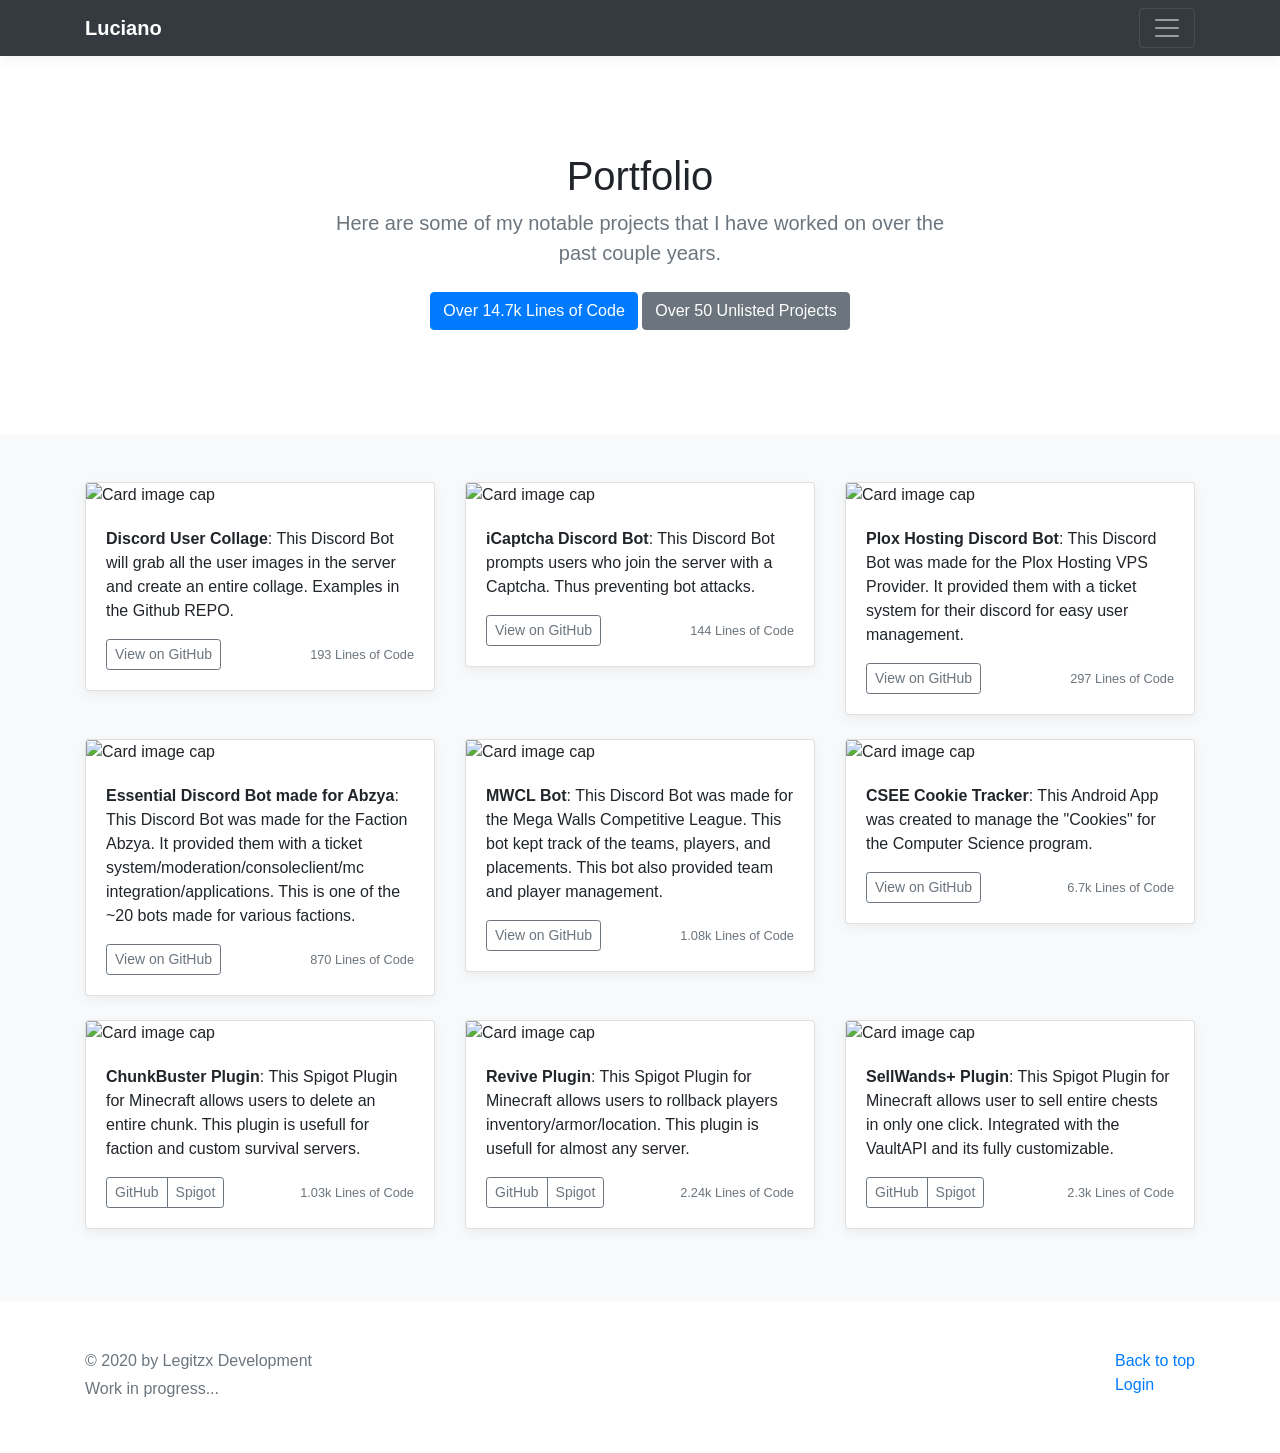
==== index.html @ ad30e3ae "Fixed total lines of code" ====
<!doctype html>
<html lang="en">
  <head>
    <!-- Required meta tags -->
    <meta charset="utf-8">
    <meta name="viewport" content="width=device-width, initial-scale=1, shrink-to-fit=no">

    <!-- Bootstrap CSS -->
    <link rel="stylesheet" href="https://stackpath.bootstrapcdn.com/bootstrap/4.4.1/css/bootstrap.min.css" integrity="sha384-Vkoo8x4CGsO3+Hhxv8T/Q5PaXtkKtu6ug5TOeNV6gBiFeWPGFN9MuhOf23Q9Ifjh" crossorigin="anonymous">
    <link rel="stylesheet" href="css/styles.css"/>
    <title>Luciano Kholos</title>
  </head>
  <body>
    <header>
      <div class="collapse bg-dark" id="navbarHeader">
        <div class="container">
          <div class="row">
            <div class="col-sm-8 col-md-7 py-4">
              <h4 class="text-white">About</h4>
              <p class="text-muted">Hi, my name is Luciano and I am an experienced Computer Science major. I’m looking for a position that will allow me to pursue my love for programming.  Over the past six years, I’ve been strengthening these skills through various projects, including school and personal projects.</p>
            </div>
            <div class="col-sm-4 offset-md-1 py-4">
              <h4 class="text-white">Contact Information</h4>
              <ul class="list-unstyled">
                <li><a href="#" class="text-white">Email me @ Luciano.kho18@gmail.com</a></li>
              </ul>
            </div>
          </div>
        </div>
      </div>
      <div class="navbar navbar-dark bg-dark box-shadow">
        <div class="container d-flex justify-content-between">
          <a href="#" class="navbar-brand d-flex align-items-center">
            <strong>Luciano</strong>
          </a>
          <button class="navbar-toggler" type="button" data-toggle="collapse" data-target="#navbarHeader" aria-controls="navbarHeader" aria-expanded="false" aria-label="Toggle navigation">
            <span class="navbar-toggler-icon"></span>
          </button>
        </div>
      </div>
    </header>

    <main role="main">

      <section class="jumbotron text-center">
        <div class="container">
          <h1 class="jumbotron-heading">Portfolio</h1>
          <p class="lead text-muted">Here are some of my notable projects that I have worked on over the past couple years.</p>
          <p>
            <a href="#" class="btn btn-primary my-2">Over 14.7k Lines of Code</a>
            <a href="#" class="btn btn-secondary my-2">Over 50 Unlisted Projects</a>
          </p>
        </div>
      </section>

      <div class="album py-5 bg-light">
        <div class="container">

          <div class="row">
            <div class="col-md-4">
              <div class="card mb-4 box-shadow">
                <img class="card-img-top" src="https://www.androidcentral.com/sites/androidcentral.com/files/styles/mediumplus/public/article_images/2019/11/discord-logo.jpg?itok=AtqGcjBb" alt="Card image cap">
                <div class="card-body">
                  <p class="card-text"><strong>Discord User Collage</strong>: This Discord Bot will grab all the user images in the server and create an entire collage. Examples in the Github REPO.</p>
                  <div class="d-flex justify-content-between align-items-center">
                    <div class="btn-group">
                      <button type="button" class="btn btn-sm btn-outline-secondary" onclick="window.location='https://github.com/Legitzx/DiscordUserCollage'">View on GitHub</button>
                    </div>
                    <small class="text-muted">193 Lines of Code</small>
                  </div>
                </div>
              </div>
            </div>

            <div class="col-md-4">
              <div class="card mb-4 box-shadow">
                <img class="card-img-top" src="https://www.androidcentral.com/sites/androidcentral.com/files/styles/mediumplus/public/article_images/2019/11/discord-logo.jpg?itok=AtqGcjBb" alt="Card image cap">
                <div class="card-body">
                  <p class="card-text"><strong>iCaptcha Discord Bot</strong>: This Discord Bot prompts users who join the server with a Captcha. Thus preventing bot attacks.</p>
                  <div class="d-flex justify-content-between align-items-center">
                    <div class="btn-group">
                      <button type="button" class="btn btn-sm btn-outline-secondary" onclick="window.location='https://github.com/Legitzx/iCAPTCHA'">View on GitHub</button>
                    </div>
                    <small class="text-muted">144 Lines of Code</small>
                  </div>
                </div>
              </div>
            </div>

            <div class="col-md-4">
              <div class="card mb-4 box-shadow">
                <img class="card-img-top" src="https://www.androidcentral.com/sites/androidcentral.com/files/styles/mediumplus/public/article_images/2019/11/discord-logo.jpg?itok=AtqGcjBb" alt="Card image cap">
                <div class="card-body">
                  <p class="card-text"><strong>Plox Hosting Discord Bot</strong>: This Discord Bot was made for the Plox Hosting VPS Provider. It provided them with a ticket system for their discord for easy user management.</p>
                  <div class="d-flex justify-content-between align-items-center">
                    <div class="btn-group">
                      <button type="button" class="btn btn-sm btn-outline-secondary" onclick="window.location='https://github.com/Legitzx/PloxHostDiscordBot'">View on GitHub</button>
                    </div>
                    <small class="text-muted">297 Lines of Code</small>
                  </div>
                </div>
              </div>
            </div>

            <div class="col-md-4">
              <div class="card mb-4 box-shadow">
                <img class="card-img-top" src="https://www.androidcentral.com/sites/androidcentral.com/files/styles/mediumplus/public/article_images/2019/11/discord-logo.jpg?itok=AtqGcjBb" alt="Card image cap">
                <div class="card-body">
                  <p class="card-text"><strong>Essential Discord Bot made for Abzya</strong>: This Discord Bot was made for the Faction Abzya. It provided them with a ticket system/moderation/consoleclient/mc integration/applications. This is one of the ~20 bots made for various factions.</p>
                  <div class="d-flex justify-content-between align-items-center">
                    <div class="btn-group">
                      <button type="button" class="btn btn-sm btn-outline-secondary" onclick="window.location='https://github.com/Legitzx/AbzyaBot'">View on GitHub</button>
                    </div>
                    <small class="text-muted">870 Lines of Code</small>
                  </div>
                </div>
              </div>
            </div>

            <div class="col-md-4">
              <div class="card mb-4 box-shadow">
                <img class="card-img-top" src="https://www.androidcentral.com/sites/androidcentral.com/files/styles/mediumplus/public/article_images/2019/11/discord-logo.jpg?itok=AtqGcjBb" alt="Card image cap">
                <div class="card-body">
                  <p class="card-text"><strong>MWCL Bot</strong>: This Discord Bot was made for the Mega Walls Competitive League. This bot kept track of the teams, players, and placements. This bot also provided team and player management.</p>
                  <div class="d-flex justify-content-between align-items-center">
                    <div class="btn-group">
                      <button type="button" class="btn btn-sm btn-outline-secondary" onclick="window.location='https://github.com/Legitzx/MWCLBot'">View on GitHub</button>
                    </div>
                    <small class="text-muted">1.08k Lines of Code</small>
                  </div>
                </div>
              </div>
            </div>


            <div class="col-md-4">
              <div class="card mb-4 box-shadow">
                <img class="card-img-top" src="https://static.techspot.com/images2/downloads/topdownload/2018/06/2018-06-12-ts3_thumbs-c90.png" alt="Card image cap">
                <div class="card-body">
                  <p class="card-text"><strong>CSEE Cookie Tracker</strong>: This Android App was created to manage the "Cookies" for the Computer Science program.</p>
                  <div class="d-flex justify-content-between align-items-center">
                    <div class="btn-group">
                      <button type="button" class="btn btn-sm btn-outline-secondary" onclick="window.location='https://github.com/Legitzx/CSEECookieTracker'">View on GitHub</button>
                    </div>
                    <small class="text-muted">6.7k Lines of Code</small>
                  </div>
                </div>
              </div>
            </div>

            <div class="col-md-4">
              <div class="card mb-4 box-shadow">
                <img class="card-img-top" src="https://stipe.com.au/assets/images/products/spigot.png" alt="Card image cap">
                <div class="card-body">
                  <p class="card-text"><strong>ChunkBuster Plugin</strong>: This Spigot Plugin for Minecraft allows users to delete an entire chunk. This plugin is usefull for faction and custom survival servers.</p>
                  <div class="d-flex justify-content-between align-items-center">
                    <div class="btn-group">
                      <button type="button" class="btn btn-sm btn-outline-secondary" onclick="window.location='https://github.com/Legitzx/ChunkBuster'">GitHub</button>
                      <button type="button" class="btn btn-sm btn-outline-secondary" onclick="window.location='https://www.spigotmc.org/resources/chunkbusters-ultra-efficient-no-lag.70317/'">Spigot</button>
                    </div>
                    <small class="text-muted">1.03k Lines of Code</small>
                  </div>
                </div>
              </div>
            </div>

            <div class="col-md-4">
              <div class="card mb-4 box-shadow">
                <img class="card-img-top" src="https://stipe.com.au/assets/images/products/spigot.png" alt="Card image cap">
                <div class="card-body">
                  <p class="card-text"><strong>Revive Plugin</strong>: This Spigot Plugin for Minecraft allows users to rollback players inventory/armor/location. This plugin is usefull for almost any server.</p>
                  <div class="d-flex justify-content-between align-items-center">
                    <div class="btn-group">
                      <button type="button" class="btn btn-sm btn-outline-secondary" onclick="window.location='https://github.com/Legitzx/RevivePlugin'">GitHub</button>
                      <button type="button" class="btn btn-sm btn-outline-secondary" onclick="window.location='https://www.spigotmc.org/resources/revive-1-8-1-14-4.70383/'">Spigot</button>
                    </div>
                    <small class="text-muted">2.24k Lines of Code</small>
                  </div>
                </div>
              </div>
            </div>

            <div class="col-md-4">
              <div class="card mb-4 box-shadow">
                <img class="card-img-top" src="https://stipe.com.au/assets/images/products/spigot.png" alt="Card image cap">
                <div class="card-body">
                  <p class="card-text"><strong>SellWands+ Plugin</strong>: This Spigot Plugin for Minecraft allows user to sell entire chests in only one click. Integrated with the VaultAPI and its fully customizable.</p>
                  <div class="d-flex justify-content-between align-items-center">
                    <div class="btn-group">
                      <button type="button" class="btn btn-sm btn-outline-secondary" onclick="window.location='https://github.com/Legitzx/SellWands-'">GitHub</button>
                      <button type="button" class="btn btn-sm btn-outline-secondary" onclick="window.location='https://www.spigotmc.org/resources/sellwands-1-8-1-14-4.70379/'">Spigot</button>
                    </div>
                    <small class="text-muted">2.3k Lines of Code</small>
                  </div>
                </div>
              </div>
            </div>

            <!--
            <div class="col-md-4">
              <div class="card mb-4 box-shadow">
                <img class="card-img-top" data-src="holder.js/100px225?theme=thumb&bg=55595c&fg=eceeef&text=Thumbnail" alt="Card image cap">
                <div class="card-body">
                  <p class="card-text">This is a wider card with supporting text below as a natural lead-in to additional content. This content is a little bit longer.</p>
                  <div class="d-flex justify-content-between align-items-center">
                    <div class="btn-group">
                      <button type="button" class="btn btn-sm btn-outline-secondary">View</button>
                      <button type="button" class="btn btn-sm btn-outline-secondary">Edit</button>
                    </div>
                    <small class="text-muted">9 mins</small>
                  </div>
                </div>
              </div>
            </div>
            -->
          </div>
        </div>
      </div>

    </main>

    <footer class="text-muted">
      <div class="container">
        <p class="float-right">
          <a href="#">Back to top</a>
          <br>
          <a href="login.html">Login</a>
        </p>
        <p> &copy; 2020 by Legitzx Development</p>
        <p>Work in progress...</p>
      </div>
    </footer>

    <!-- Optional JavaScript -->
    <!-- jQuery first, then Popper.js, then Bootstrap JS -->
    <script src="https://code.jquery.com/jquery-3.4.1.slim.min.js" integrity="sha384-J6qa4849blE2+poT4WnyKhv5vZF5SrPo0iEjwBvKU7imGFAV0wwj1yYfoRSJoZ+n" crossorigin="anonymous"></script>
    <script src="https://cdn.jsdelivr.net/npm/popper.js@1.16.0/dist/umd/popper.min.js" integrity="sha384-Q6E9RHvbIyZFJoft+2mJbHaEWldlvI9IOYy5n3zV9zzTtmI3UksdQRVvoxMfooAo" crossorigin="anonymous"></script>
    <script src="https://stackpath.bootstrapcdn.com/bootstrap/4.4.1/js/bootstrap.min.js" integrity="sha384-wfSDF2E50Y2D1uUdj0O3uMBJnjuUD4Ih7YwaYd1iqfktj0Uod8GCExl3Og8ifwB6" crossorigin="anonymous"></script>
    <script src="js/holder.js"></script>
    <script src="js/app.js"></script>
</html>



<!-- https://stackoverflow.com/questions/4822471/count-number-of-lines-in-a-git-repository -->
---- css/styles.css ----
:root {
    --jumbotron-padding-y: 3rem;
  }
  
  .jumbotron {
    padding-top: var(--jumbotron-padding-y);
    padding-bottom: var(--jumbotron-padding-y);
    margin-bottom: 0;
    background-color: #fff;
  }
  @media (min-width: 768px) {
    .jumbotron {
      padding-top: calc(var(--jumbotron-padding-y) * 2);
      padding-bottom: calc(var(--jumbotron-padding-y) * 2);
    }
  }
  
  .jumbotron p:last-child {
    margin-bottom: 0;
  }
  
  .jumbotron-heading {
    font-weight: 300;
  }
  
  .jumbotron .container {
    max-width: 40rem;
  }
  
  footer {
    padding-top: 3rem;
    padding-bottom: 3rem;
  }
  
  footer p {
    margin-bottom: .25rem;
  }
  
  .box-shadow { box-shadow: 0 .25rem .75rem rgba(0, 0, 0, .05); }
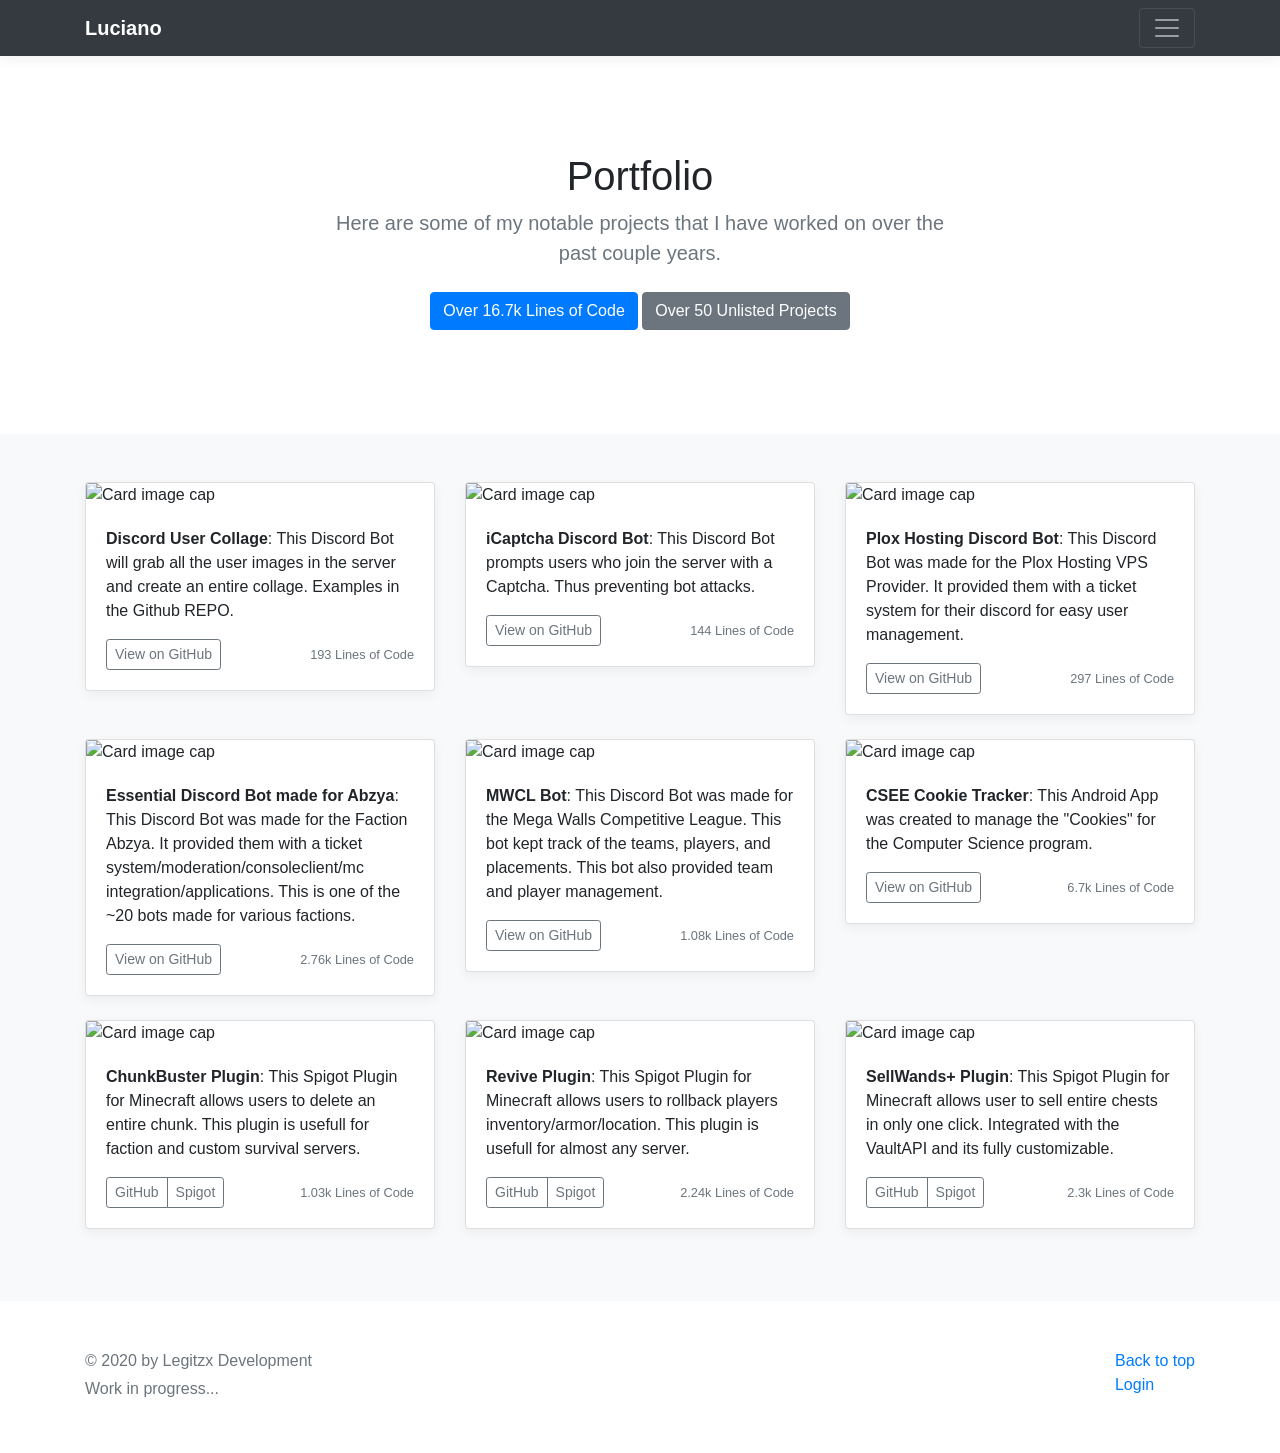
==== commit 17fd60b0: "Fixed line counts" ====
--- a/index.html
+++ b/index.html
@@ -47,7 +47,7 @@
           <h1 class="jumbotron-heading">Portfolio</h1>
           <p class="lead text-muted">Here are some of my notable projects that I have worked on over the past couple years.</p>
           <p>
-            <a href="#" class="btn btn-primary my-2">Over 14.7k Lines of Code</a>
+            <a href="#" class="btn btn-primary my-2">Over 16.7k Lines of Code</a>
             <a href="#" class="btn btn-secondary my-2">Over 50 Unlisted Projects</a>
           </p>
         </div>
@@ -111,7 +111,7 @@
                     <div class="btn-group">
                       <button type="button" class="btn btn-sm btn-outline-secondary" onclick="window.location='https://github.com/Legitzx/AbzyaBot'">View on GitHub</button>
                     </div>
-                    <small class="text-muted">870 Lines of Code</small>
+                    <small class="text-muted">2.76k Lines of Code</small>
                   </div>
                 </div>
               </div>
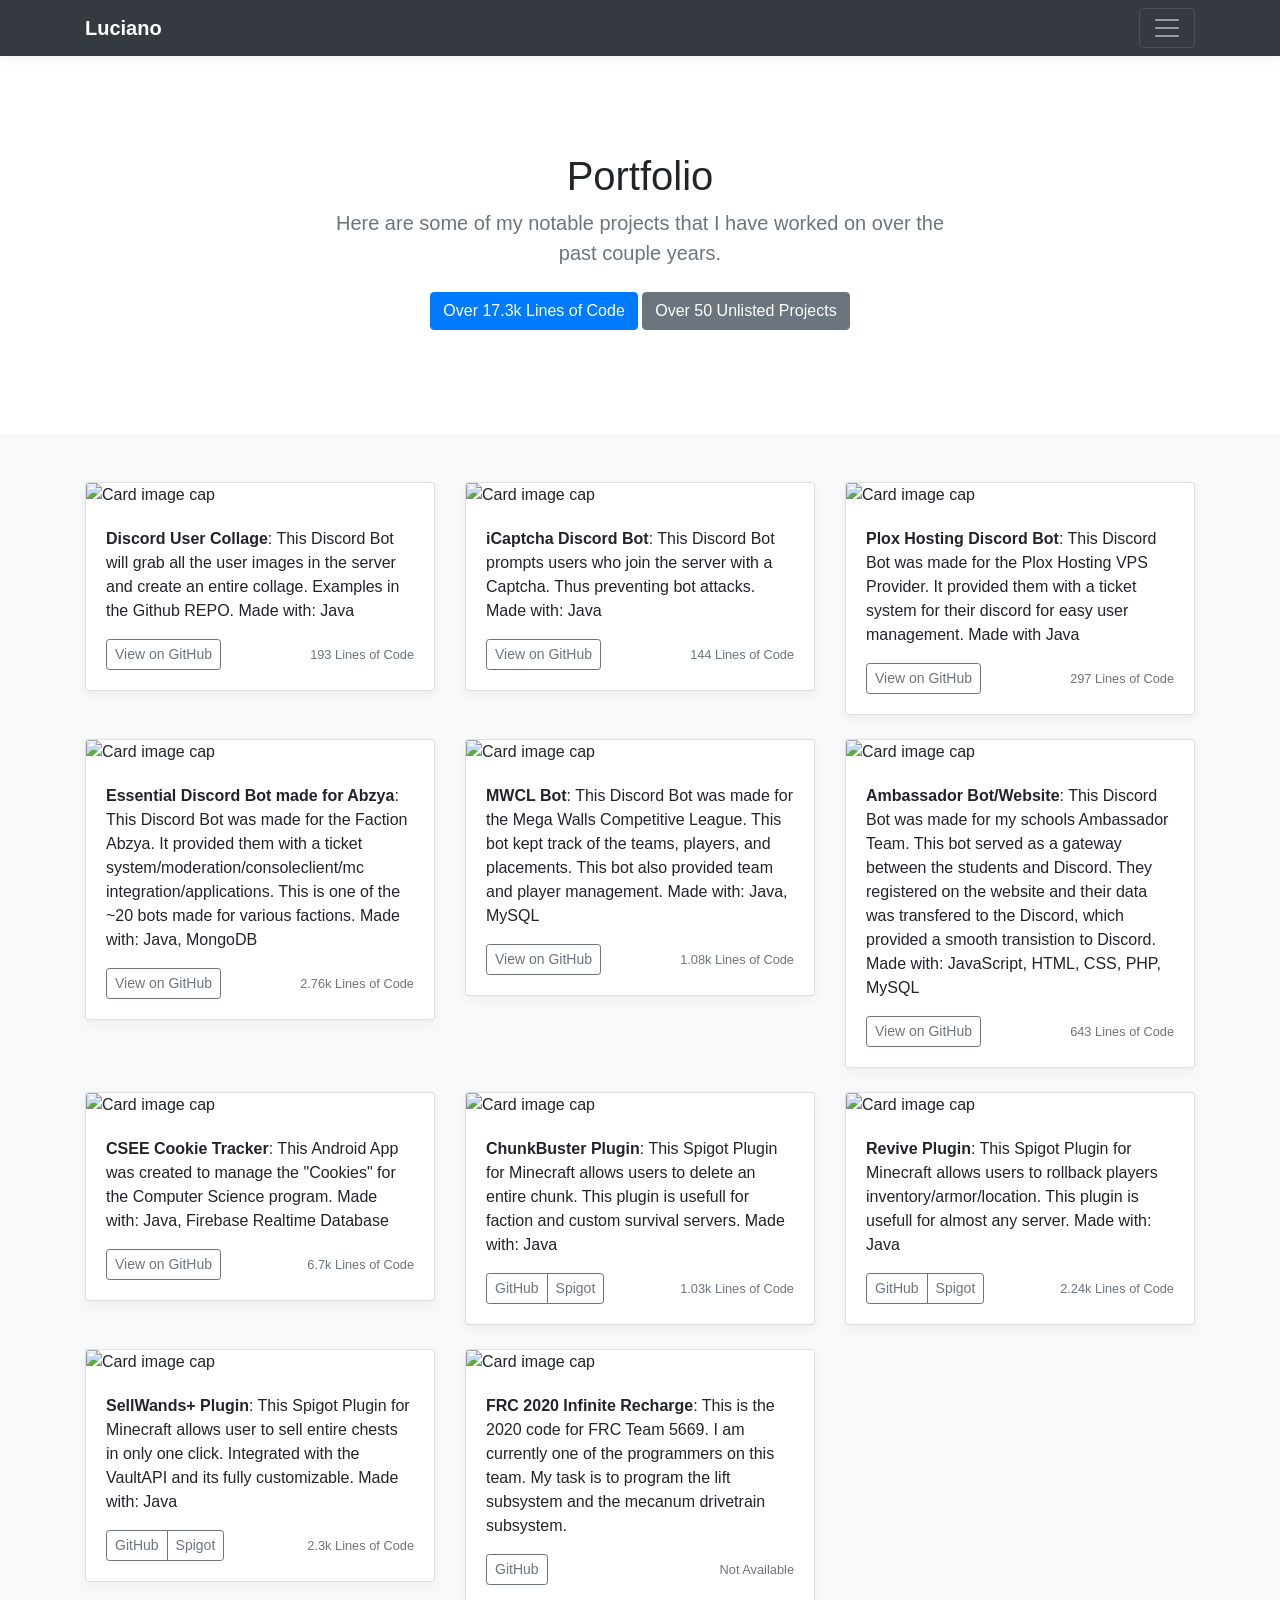
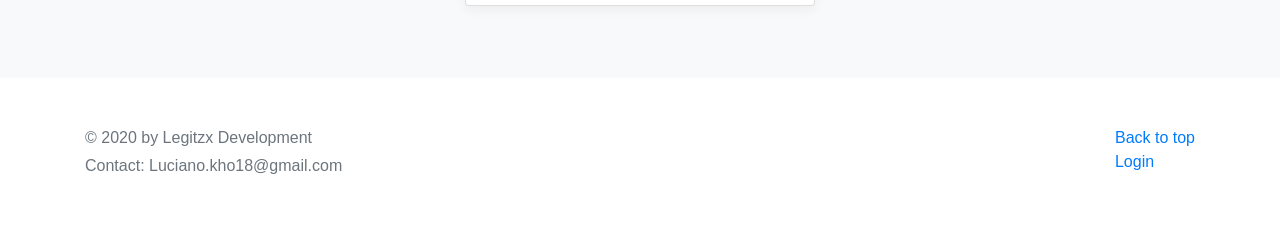
==== commit f9802653: "Added FRC 2020 REPO" ====
--- a/index.html
+++ b/index.html
@@ -47,7 +47,7 @@
           <h1 class="jumbotron-heading">Portfolio</h1>
           <p class="lead text-muted">Here are some of my notable projects that I have worked on over the past couple years.</p>
           <p>
-            <a href="#" class="btn btn-primary my-2">Over 16.7k Lines of Code</a>
+            <a href="#" class="btn btn-primary my-2">Over 17.3k Lines of Code</a>
             <a href="#" class="btn btn-secondary my-2">Over 50 Unlisted Projects</a>
           </p>
         </div>
@@ -61,7 +61,7 @@
               <div class="card mb-4 box-shadow">
                 <img class="card-img-top" src="https://www.androidcentral.com/sites/androidcentral.com/files/styles/mediumplus/public/article_images/2019/11/discord-logo.jpg?itok=AtqGcjBb" alt="Card image cap">
                 <div class="card-body">
-                  <p class="card-text"><strong>Discord User Collage</strong>: This Discord Bot will grab all the user images in the server and create an entire collage. Examples in the Github REPO.</p>
+                  <p class="card-text"><strong>Discord User Collage</strong>: This Discord Bot will grab all the user images in the server and create an entire collage. Examples in the Github REPO. Made with: Java</p>
                   <div class="d-flex justify-content-between align-items-center">
                     <div class="btn-group">
                       <button type="button" class="btn btn-sm btn-outline-secondary" onclick="window.location='https://github.com/Legitzx/DiscordUserCollage'">View on GitHub</button>
@@ -76,7 +76,7 @@
               <div class="card mb-4 box-shadow">
                 <img class="card-img-top" src="https://www.androidcentral.com/sites/androidcentral.com/files/styles/mediumplus/public/article_images/2019/11/discord-logo.jpg?itok=AtqGcjBb" alt="Card image cap">
                 <div class="card-body">
-                  <p class="card-text"><strong>iCaptcha Discord Bot</strong>: This Discord Bot prompts users who join the server with a Captcha. Thus preventing bot attacks.</p>
+                  <p class="card-text"><strong>iCaptcha Discord Bot</strong>: This Discord Bot prompts users who join the server with a Captcha. Thus preventing bot attacks. Made with: Java</p>
                   <div class="d-flex justify-content-between align-items-center">
                     <div class="btn-group">
                       <button type="button" class="btn btn-sm btn-outline-secondary" onclick="window.location='https://github.com/Legitzx/iCAPTCHA'">View on GitHub</button>
@@ -91,7 +91,7 @@
               <div class="card mb-4 box-shadow">
                 <img class="card-img-top" src="https://www.androidcentral.com/sites/androidcentral.com/files/styles/mediumplus/public/article_images/2019/11/discord-logo.jpg?itok=AtqGcjBb" alt="Card image cap">
                 <div class="card-body">
-                  <p class="card-text"><strong>Plox Hosting Discord Bot</strong>: This Discord Bot was made for the Plox Hosting VPS Provider. It provided them with a ticket system for their discord for easy user management.</p>
+                  <p class="card-text"><strong>Plox Hosting Discord Bot</strong>: This Discord Bot was made for the Plox Hosting VPS Provider. It provided them with a ticket system for their discord for easy user management. Made with Java</p>
                   <div class="d-flex justify-content-between align-items-center">
                     <div class="btn-group">
                       <button type="button" class="btn btn-sm btn-outline-secondary" onclick="window.location='https://github.com/Legitzx/PloxHostDiscordBot'">View on GitHub</button>
@@ -106,7 +106,7 @@
               <div class="card mb-4 box-shadow">
                 <img class="card-img-top" src="https://www.androidcentral.com/sites/androidcentral.com/files/styles/mediumplus/public/article_images/2019/11/discord-logo.jpg?itok=AtqGcjBb" alt="Card image cap">
                 <div class="card-body">
-                  <p class="card-text"><strong>Essential Discord Bot made for Abzya</strong>: This Discord Bot was made for the Faction Abzya. It provided them with a ticket system/moderation/consoleclient/mc integration/applications. This is one of the ~20 bots made for various factions.</p>
+                  <p class="card-text"><strong>Essential Discord Bot made for Abzya</strong>: This Discord Bot was made for the Faction Abzya. It provided them with a ticket system/moderation/consoleclient/mc integration/applications. This is one of the ~20 bots made for various factions. Made with: Java, MongoDB</p>
                   <div class="d-flex justify-content-between align-items-center">
                     <div class="btn-group">
                       <button type="button" class="btn btn-sm btn-outline-secondary" onclick="window.location='https://github.com/Legitzx/AbzyaBot'">View on GitHub</button>
@@ -121,7 +121,7 @@
               <div class="card mb-4 box-shadow">
                 <img class="card-img-top" src="https://www.androidcentral.com/sites/androidcentral.com/files/styles/mediumplus/public/article_images/2019/11/discord-logo.jpg?itok=AtqGcjBb" alt="Card image cap">
                 <div class="card-body">
-                  <p class="card-text"><strong>MWCL Bot</strong>: This Discord Bot was made for the Mega Walls Competitive League. This bot kept track of the teams, players, and placements. This bot also provided team and player management.</p>
+                  <p class="card-text"><strong>MWCL Bot</strong>: This Discord Bot was made for the Mega Walls Competitive League. This bot kept track of the teams, players, and placements. This bot also provided team and player management. Made with: Java, MySQL</p>
                   <div class="d-flex justify-content-between align-items-center">
                     <div class="btn-group">
                       <button type="button" class="btn btn-sm btn-outline-secondary" onclick="window.location='https://github.com/Legitzx/MWCLBot'">View on GitHub</button>
@@ -132,12 +132,27 @@
               </div>
             </div>
 
+            <div class="col-md-4">
+              <div class="card mb-4 box-shadow">
+                <img class="card-img-top" src="https://www.androidcentral.com/sites/androidcentral.com/files/styles/mediumplus/public/article_images/2019/11/discord-logo.jpg?itok=AtqGcjBb" alt="Card image cap">
+                <div class="card-body">
+                  <p class="card-text"><strong>Ambassador Bot/Website</strong>: This Discord Bot was made for my schools Ambassador Team. This bot served as a gateway between the students and Discord. They registered on the website and their data was transfered to the Discord, which provided a smooth transistion to Discord. Made with: JavaScript, HTML, CSS, PHP, MySQL</p>
+                  <div class="d-flex justify-content-between align-items-center">
+                    <div class="btn-group">
+                      <button type="button" class="btn btn-sm btn-outline-secondary" onclick="window.location='https://github.com/Legitzx/AmbassadorBot'">View on GitHub</button>
+                    </div>
+                    <small class="text-muted">643 Lines of Code</small>
+                  </div>
+                </div>
+              </div>
+            </div>
+
 
             <div class="col-md-4">
               <div class="card mb-4 box-shadow">
                 <img class="card-img-top" src="https://static.techspot.com/images2/downloads/topdownload/2018/06/2018-06-12-ts3_thumbs-c90.png" alt="Card image cap">
                 <div class="card-body">
-                  <p class="card-text"><strong>CSEE Cookie Tracker</strong>: This Android App was created to manage the "Cookies" for the Computer Science program.</p>
+                  <p class="card-text"><strong>CSEE Cookie Tracker</strong>: This Android App was created to manage the "Cookies" for the Computer Science program. Made with: Java, Firebase Realtime Database</p>
                   <div class="d-flex justify-content-between align-items-center">
                     <div class="btn-group">
                       <button type="button" class="btn btn-sm btn-outline-secondary" onclick="window.location='https://github.com/Legitzx/CSEECookieTracker'">View on GitHub</button>
@@ -152,7 +167,7 @@
               <div class="card mb-4 box-shadow">
                 <img class="card-img-top" src="https://stipe.com.au/assets/images/products/spigot.png" alt="Card image cap">
                 <div class="card-body">
-                  <p class="card-text"><strong>ChunkBuster Plugin</strong>: This Spigot Plugin for Minecraft allows users to delete an entire chunk. This plugin is usefull for faction and custom survival servers.</p>
+                  <p class="card-text"><strong>ChunkBuster Plugin</strong>: This Spigot Plugin for Minecraft allows users to delete an entire chunk. This plugin is usefull for faction and custom survival servers. Made with: Java</p>
                   <div class="d-flex justify-content-between align-items-center">
                     <div class="btn-group">
                       <button type="button" class="btn btn-sm btn-outline-secondary" onclick="window.location='https://github.com/Legitzx/ChunkBuster'">GitHub</button>
@@ -168,7 +183,7 @@
               <div class="card mb-4 box-shadow">
                 <img class="card-img-top" src="https://stipe.com.au/assets/images/products/spigot.png" alt="Card image cap">
                 <div class="card-body">
-                  <p class="card-text"><strong>Revive Plugin</strong>: This Spigot Plugin for Minecraft allows users to rollback players inventory/armor/location. This plugin is usefull for almost any server.</p>
+                  <p class="card-text"><strong>Revive Plugin</strong>: This Spigot Plugin for Minecraft allows users to rollback players inventory/armor/location. This plugin is usefull for almost any server. Made with: Java</p>
                   <div class="d-flex justify-content-between align-items-center">
                     <div class="btn-group">
                       <button type="button" class="btn btn-sm btn-outline-secondary" onclick="window.location='https://github.com/Legitzx/RevivePlugin'">GitHub</button>
@@ -184,13 +199,28 @@
               <div class="card mb-4 box-shadow">
                 <img class="card-img-top" src="https://stipe.com.au/assets/images/products/spigot.png" alt="Card image cap">
                 <div class="card-body">
-                  <p class="card-text"><strong>SellWands+ Plugin</strong>: This Spigot Plugin for Minecraft allows user to sell entire chests in only one click. Integrated with the VaultAPI and its fully customizable.</p>
+                  <p class="card-text"><strong>SellWands+ Plugin</strong>: This Spigot Plugin for Minecraft allows user to sell entire chests in only one click. Integrated with the VaultAPI and its fully customizable. Made with: Java</p>
                   <div class="d-flex justify-content-between align-items-center">
                     <div class="btn-group">
                       <button type="button" class="btn btn-sm btn-outline-secondary" onclick="window.location='https://github.com/Legitzx/SellWands-'">GitHub</button>
                       <button type="button" class="btn btn-sm btn-outline-secondary" onclick="window.location='https://www.spigotmc.org/resources/sellwands-1-8-1-14-4.70379/'">Spigot</button>
                     </div>
                     <small class="text-muted">2.3k Lines of Code</small>
+                  </div>
+                </div>
+              </div>
+            </div>
+
+            <div class="col-md-4">
+              <div class="card mb-4 box-shadow">
+                <img class="card-img-top" src="https://pbs.twimg.com/profile_images/1136739682035933185/YiUVf0Vg_400x400.png" alt="Card image cap">
+                <div class="card-body">
+                  <p class="card-text"><strong>FRC 2020 Infinite Recharge</strong>: This is the 2020 code for FRC Team 5669. I am currently one of the programmers on this team. My task is to program the lift subsystem and the mecanum drivetrain subsystem.</p>
+                  <div class="d-flex justify-content-between align-items-center">
+                    <div class="btn-group">
+                      <button type="button" class="btn btn-sm btn-outline-secondary" onclick="window.location='https://github.com/FRC-Team-5669-Techmen/2020-Infinite-Recharge/tree/master'">GitHub</button>
+                    </div>
+                    <small class="text-muted">Not Available</small>
                   </div>
                 </div>
               </div>
@@ -227,7 +257,7 @@
           <a href="login.html">Login</a>
         </p>
         <p> &copy; 2020 by Legitzx Development</p>
-        <p>Work in progress...</p>
+        <p>Contact: Luciano.kho18@gmail.com</p>
       </div>
     </footer>
 
@@ -242,4 +272,4 @@
 
 
 
-<!-- https://stackoverflow.com/questions/4822471/count-number-of-lines-in-a-git-repository -->+<!-- https://stackoverflow.com/questions/4822471/count-number-of-lines-in-a-git-repository -->
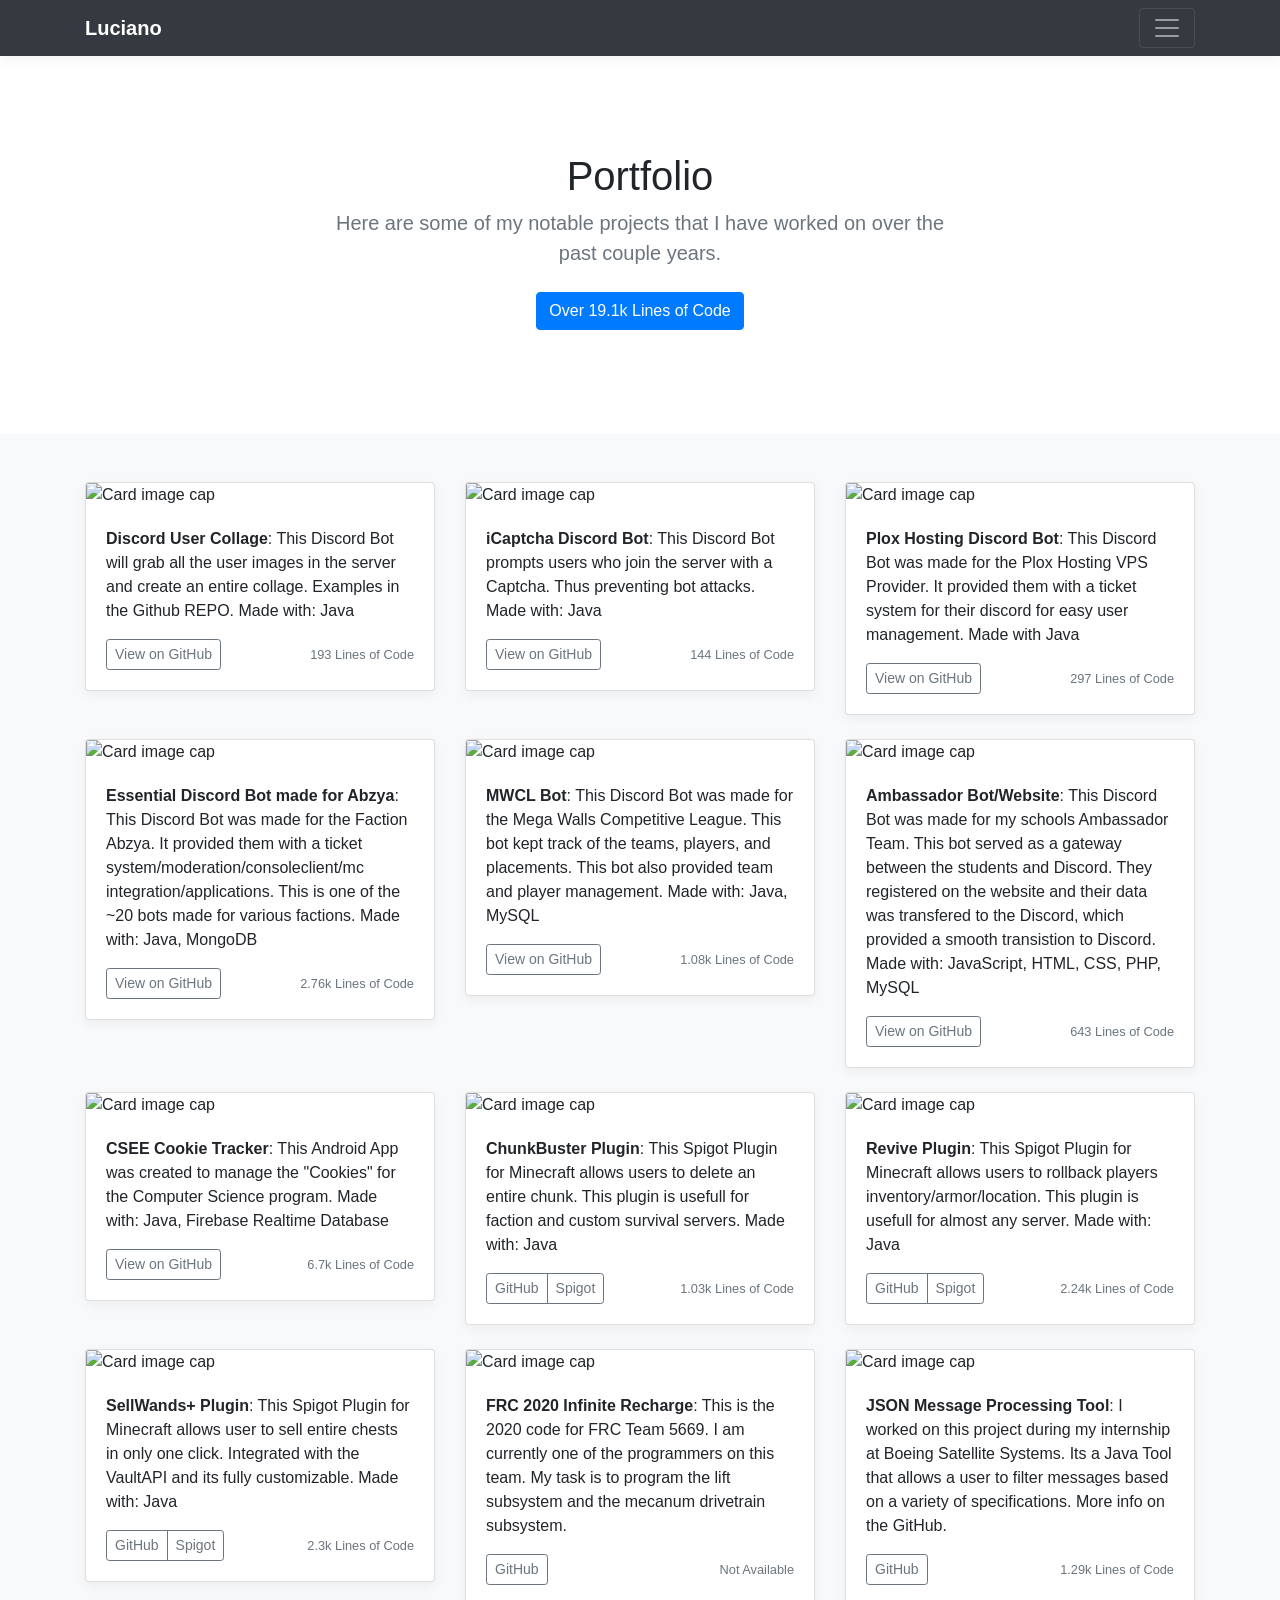
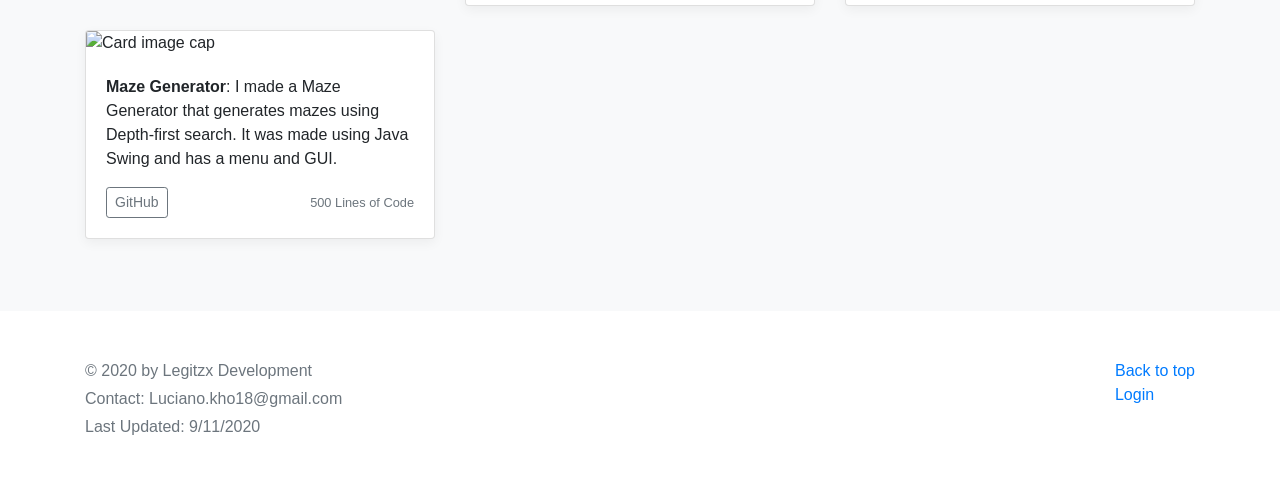
==== commit 2a110458: "Updated index" ====
--- a/index.html
+++ b/index.html
@@ -47,8 +47,8 @@
           <h1 class="jumbotron-heading">Portfolio</h1>
           <p class="lead text-muted">Here are some of my notable projects that I have worked on over the past couple years.</p>
           <p>
-            <a href="#" class="btn btn-primary my-2">Over 17.3k Lines of Code</a>
-            <a href="#" class="btn btn-secondary my-2">Over 50 Unlisted Projects</a>
+            <a href="#" class="btn btn-primary my-2">Over 19.1k Lines of Code</a>
+
           </p>
         </div>
       </section>
@@ -213,7 +213,7 @@
 
             <div class="col-md-4">
               <div class="card mb-4 box-shadow">
-                <img class="card-img-top" src="https://pbs.twimg.com/profile_images/1136739682035933185/YiUVf0Vg_400x400.png" alt="Card image cap">
+                <img class="card-img-top" src="https://www.firstinspires.org/sites/default/files/uploads/frc/Blog/2020/infinite-recharge-small.png" alt="Card image cap">
                 <div class="card-body">
                   <p class="card-text"><strong>FRC 2020 Infinite Recharge</strong>: This is the 2020 code for FRC Team 5669. I am currently one of the programmers on this team. My task is to program the lift subsystem and the mecanum drivetrain subsystem.</p>
                   <div class="d-flex justify-content-between align-items-center">
@@ -221,6 +221,36 @@
                       <button type="button" class="btn btn-sm btn-outline-secondary" onclick="window.location='https://github.com/FRC-Team-5669-Techmen/2020-Infinite-Recharge/tree/master'">GitHub</button>
                     </div>
                     <small class="text-muted">Not Available</small>
+                  </div>
+                </div>
+              </div>
+            </div>
+
+            <div class="col-md-4">
+              <div class="card mb-4 box-shadow">
+                <img class="card-img-top" src="https://www.seradata.com/wp-content/uploads/2017/09/Boeing-Logo4.jpg" alt="Card image cap">
+                <div class="card-body">
+                  <p class="card-text"><strong>JSON Message Processing Tool</strong>: I worked on this project during my internship at Boeing Satellite Systems. Its a Java Tool that allows a user to filter messages based on a variety of specifications. More info on the GitHub.</p>
+                  <div class="d-flex justify-content-between align-items-center">
+                    <div class="btn-group">
+                      <button type="button" class="btn btn-sm btn-outline-secondary" onclick="window.location='https://github.com/Legitzx/JSON-Message-Processing-Tool'">GitHub</button>
+                    </div>
+                    <small class="text-muted">1.29k Lines of Code</small>
+                  </div>
+                </div>
+              </div>
+            </div>
+
+            <div class="col-md-4">
+              <div class="card mb-4 box-shadow">
+                <img class="card-img-top" src="https://i.gyazo.com/cfc3c9692c976c09e444c7c286b5ac89.png" alt="Card image cap">
+                <div class="card-body">
+                  <p class="card-text"><strong>Maze Generator</strong>: I made a Maze Generator that generates mazes using Depth-first search. It was made using Java Swing and has a menu and GUI.</p>
+                  <div class="d-flex justify-content-between align-items-center">
+                    <div class="btn-group">
+                      <button type="button" class="btn btn-sm btn-outline-secondary" onclick="window.location='https://github.com/Legitzx/Maze-Generator'">GitHub</button>
+                    </div>
+                    <small class="text-muted">500 Lines of Code</small>
                   </div>
                 </div>
               </div>
@@ -258,6 +288,7 @@
         </p>
         <p> &copy; 2020 by Legitzx Development</p>
         <p>Contact: Luciano.kho18@gmail.com</p>
+        <p>Last Updated: 9/11/2020</p>
       </div>
     </footer>
 
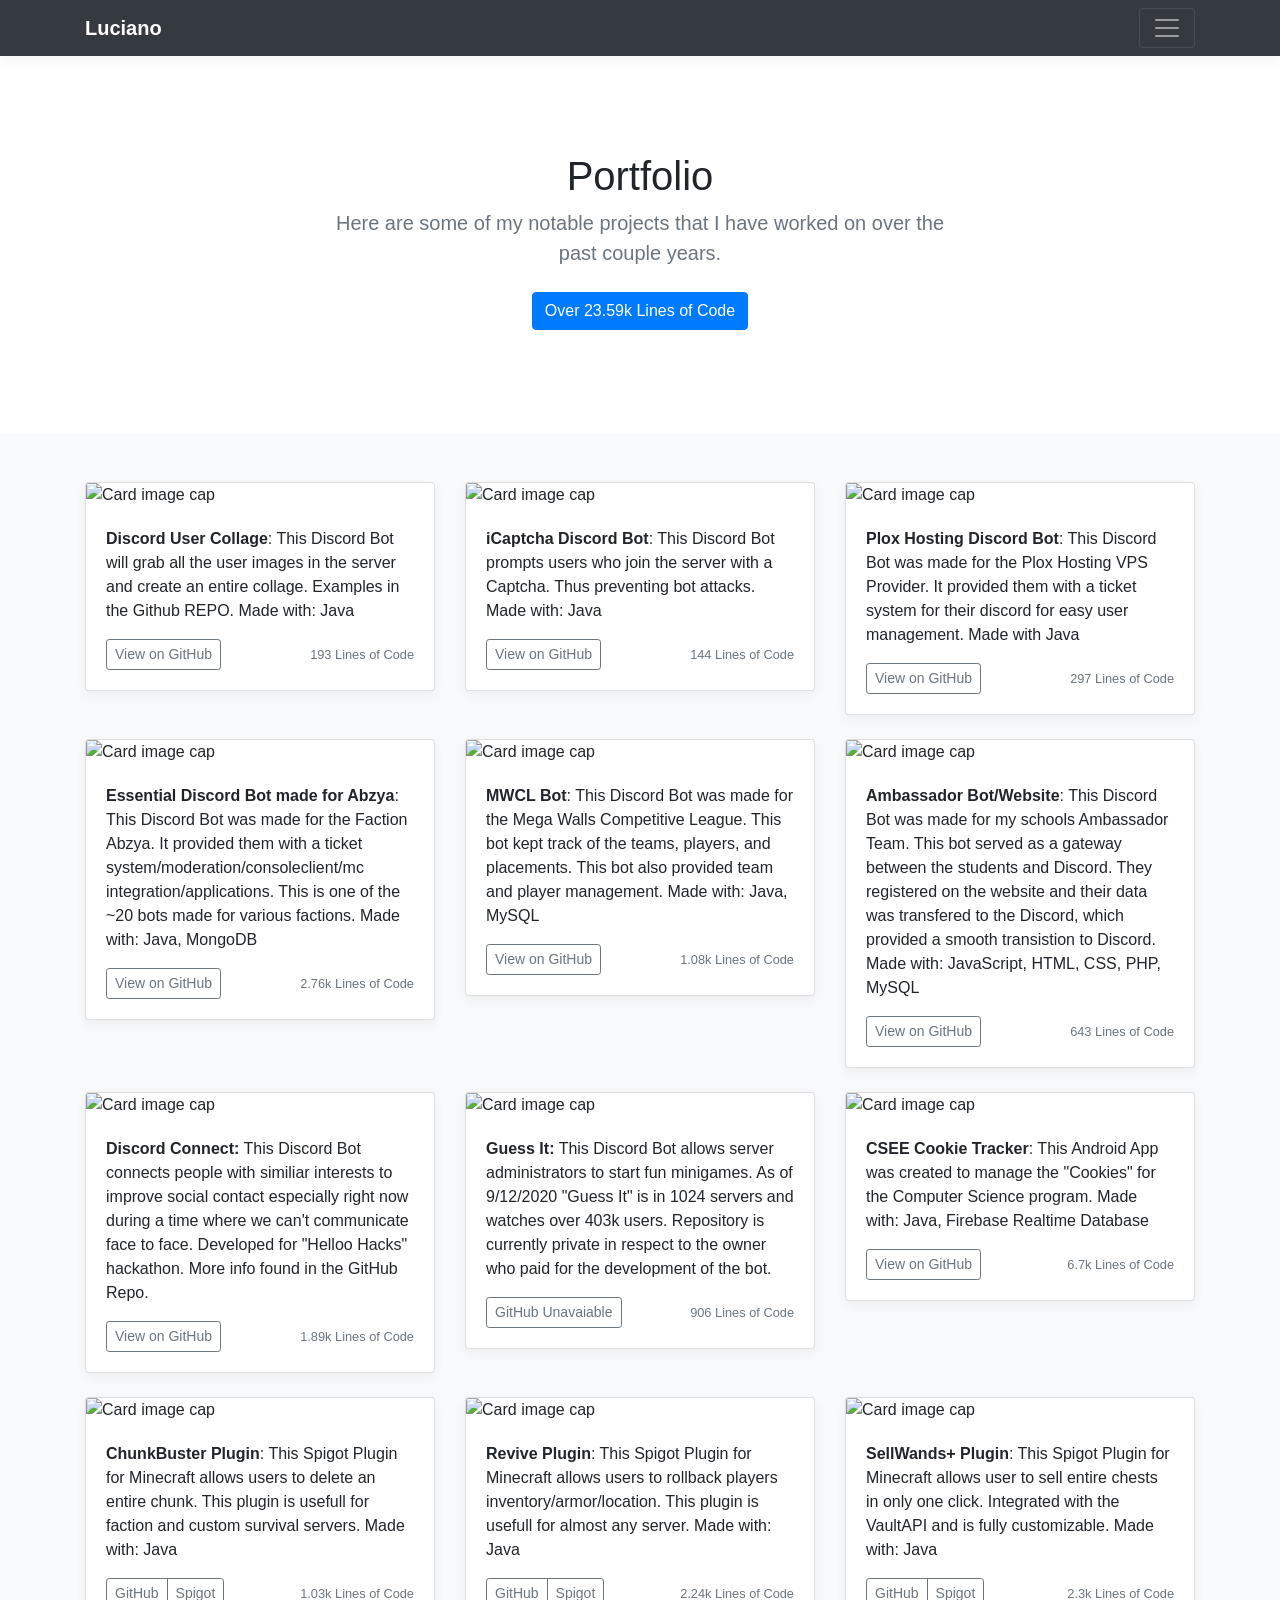
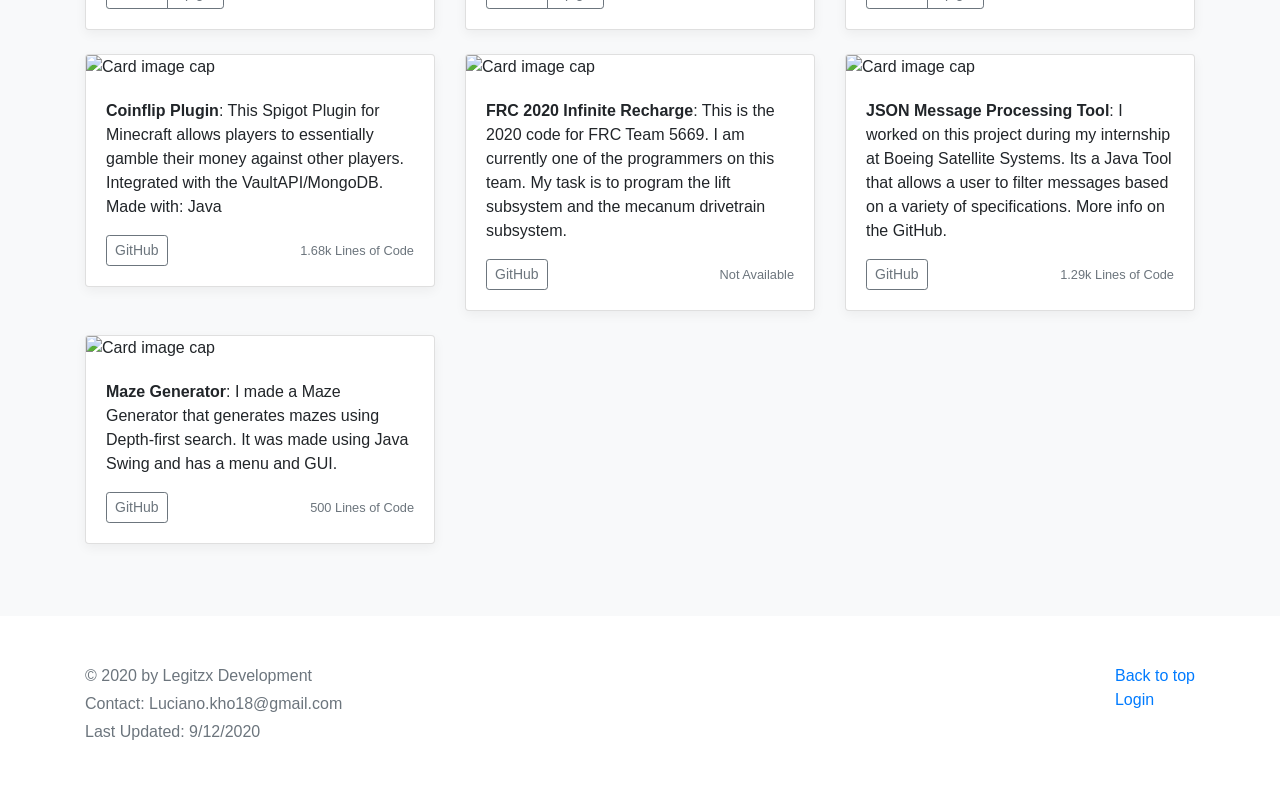
==== commit 919ba431: "Added projects." ====
--- a/index.html
+++ b/index.html
@@ -47,7 +47,7 @@
           <h1 class="jumbotron-heading">Portfolio</h1>
           <p class="lead text-muted">Here are some of my notable projects that I have worked on over the past couple years.</p>
           <p>
-            <a href="#" class="btn btn-primary my-2">Over 19.1k Lines of Code</a>
+            <a href="#" class="btn btn-primary my-2">Over 23.59k Lines of Code</a>
 
           </p>
         </div>
@@ -147,6 +147,36 @@
               </div>
             </div>
 
+            <div class="col-md-4">
+              <div class="card mb-4 box-shadow">
+                <img class="card-img-top" src="https://www.androidcentral.com/sites/androidcentral.com/files/styles/mediumplus/public/article_images/2019/11/discord-logo.jpg?itok=AtqGcjBb" alt="Card image cap">
+                <div class="card-body">
+                  <p class="card-text"><strong>Discord Connect:</strong> This Discord Bot connects people with similiar interests to improve social contact especially right now during a time where we can't communicate face to face. Developed for "Helloo Hacks" hackathon. More info found in the GitHub Repo.</p>
+                  <div class="d-flex justify-content-between align-items-center">
+                    <div class="btn-group">
+                      <button type="button" class="btn btn-sm btn-outline-secondary" onclick="window.location='https://github.com/Legitzx/DiscordConnect'">View on GitHub</button>
+                    </div>
+                    <small class="text-muted">1.89k Lines of Code</small>
+                  </div>
+                </div>
+              </div>
+            </div>
+
+            <div class="col-md-4">
+              <div class="card mb-4 box-shadow">
+                <img class="card-img-top" src="https://www.androidcentral.com/sites/androidcentral.com/files/styles/mediumplus/public/article_images/2019/11/discord-logo.jpg?itok=AtqGcjBb" alt="Card image cap">
+                <div class="card-body">
+                  <p class="card-text"><strong>Guess It:</strong> This Discord Bot allows server administrators to start fun minigames. As of 9/12/2020 "Guess It" is in 1024 servers and watches over 403k users. Repository is currently private in respect to the owner who paid for the development of the bot.</p>
+                  <div class="d-flex justify-content-between align-items-center">
+                    <div class="btn-group">
+                      <button type="button" class="btn btn-sm btn-outline-secondary" onclick="window.location=''">GitHub Unavaiable</button>
+                    </div>
+                    <small class="text-muted">906 Lines of Code</small>
+                  </div>
+                </div>
+              </div>
+            </div>
+
 
             <div class="col-md-4">
               <div class="card mb-4 box-shadow">
@@ -199,13 +229,28 @@
               <div class="card mb-4 box-shadow">
                 <img class="card-img-top" src="https://stipe.com.au/assets/images/products/spigot.png" alt="Card image cap">
                 <div class="card-body">
-                  <p class="card-text"><strong>SellWands+ Plugin</strong>: This Spigot Plugin for Minecraft allows user to sell entire chests in only one click. Integrated with the VaultAPI and its fully customizable. Made with: Java</p>
+                  <p class="card-text"><strong>SellWands+ Plugin</strong>: This Spigot Plugin for Minecraft allows user to sell entire chests in only one click. Integrated with the VaultAPI and is fully customizable. Made with: Java</p>
                   <div class="d-flex justify-content-between align-items-center">
                     <div class="btn-group">
                       <button type="button" class="btn btn-sm btn-outline-secondary" onclick="window.location='https://github.com/Legitzx/SellWands-'">GitHub</button>
                       <button type="button" class="btn btn-sm btn-outline-secondary" onclick="window.location='https://www.spigotmc.org/resources/sellwands-1-8-1-14-4.70379/'">Spigot</button>
                     </div>
                     <small class="text-muted">2.3k Lines of Code</small>
+                  </div>
+                </div>
+              </div>
+            </div>
+
+            <div class="col-md-4">
+              <div class="card mb-4 box-shadow">
+                <img class="card-img-top" src="https://stipe.com.au/assets/images/products/spigot.png" alt="Card image cap">
+                <div class="card-body">
+                  <p class="card-text"><strong>Coinflip Plugin</strong>: This Spigot Plugin for Minecraft allows players to essentially gamble their money against other players. Integrated with the VaultAPI/MongoDB. Made with: Java</p>
+                  <div class="d-flex justify-content-between align-items-center">
+                    <div class="btn-group">
+                      <button type="button" class="btn btn-sm btn-outline-secondary" onclick="window.location='https://github.com/Legitzx/Coinflip'">GitHub</button>
+                    </div>
+                    <small class="text-muted">1.68k Lines of Code</small>
                   </div>
                 </div>
               </div>
@@ -288,7 +333,7 @@
         </p>
         <p> &copy; 2020 by Legitzx Development</p>
         <p>Contact: Luciano.kho18@gmail.com</p>
-        <p>Last Updated: 9/11/2020</p>
+        <p>Last Updated: 9/12/2020</p>
       </div>
     </footer>
 
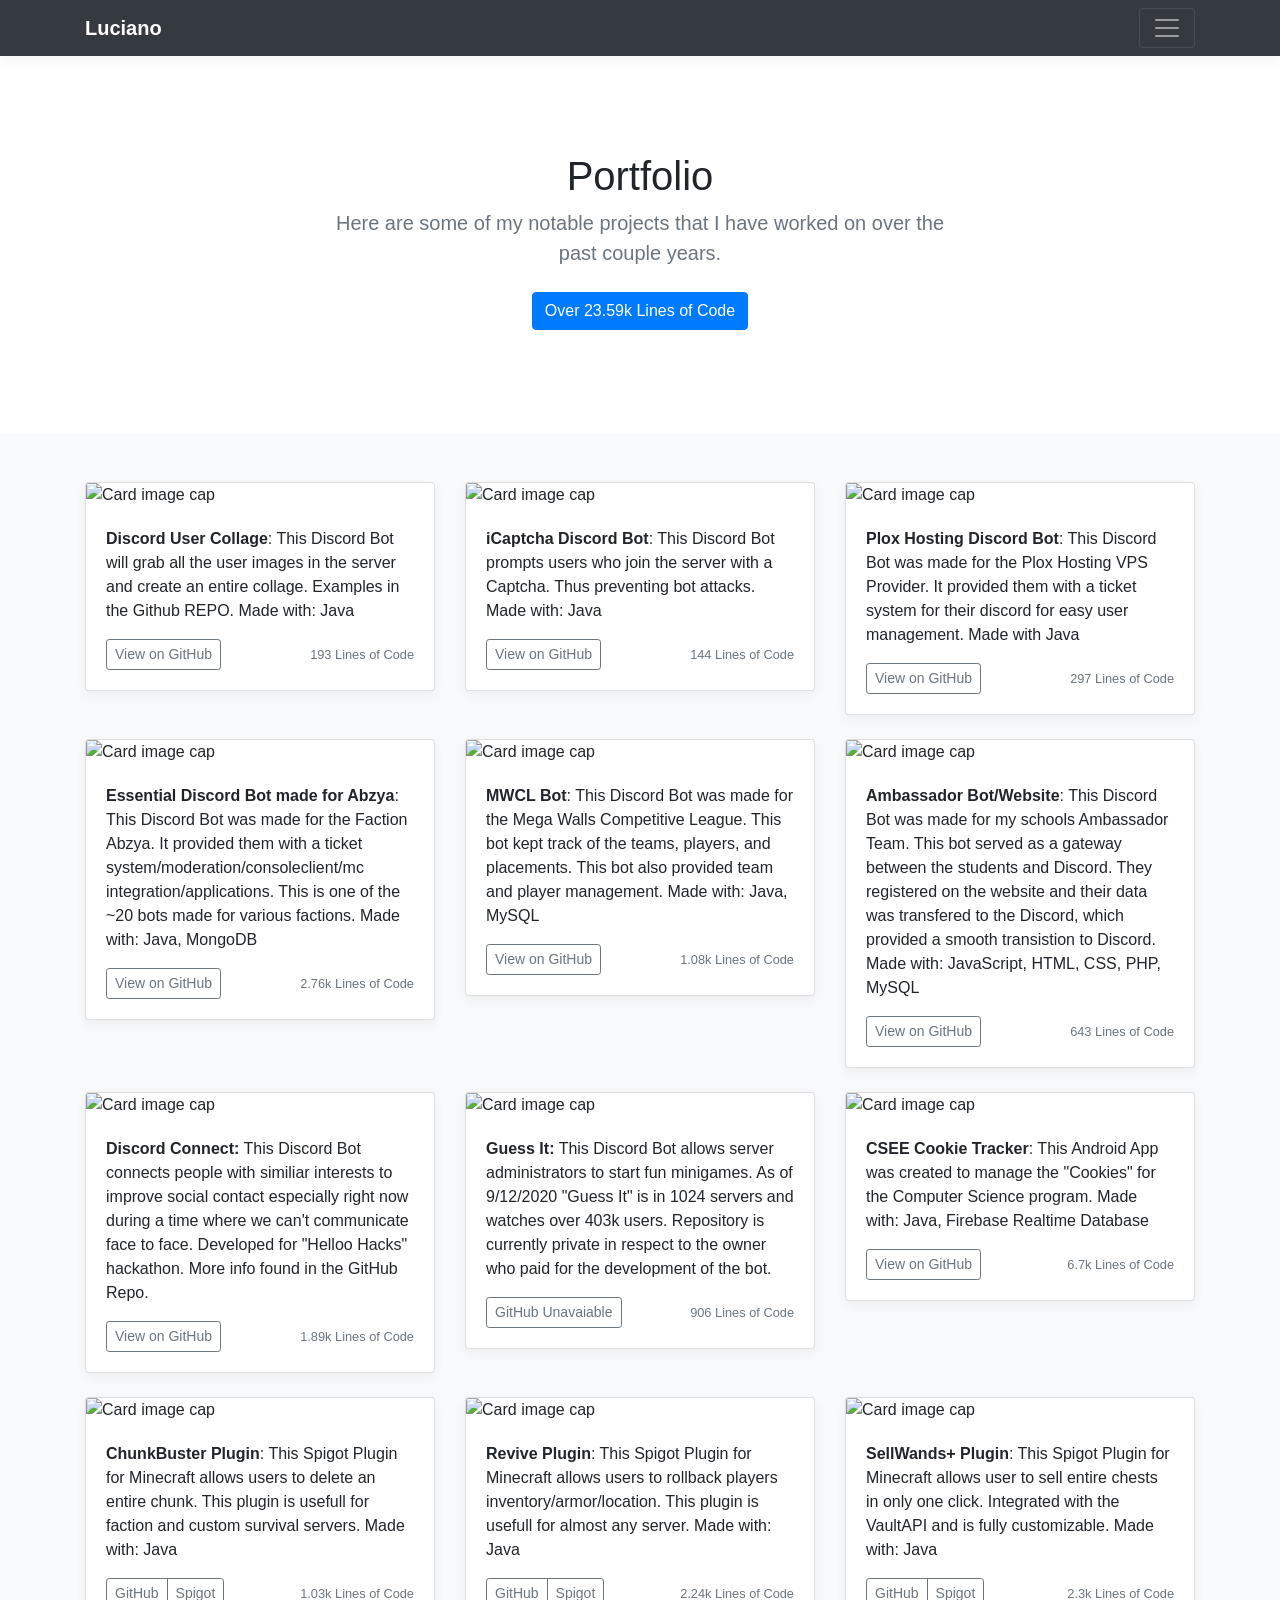
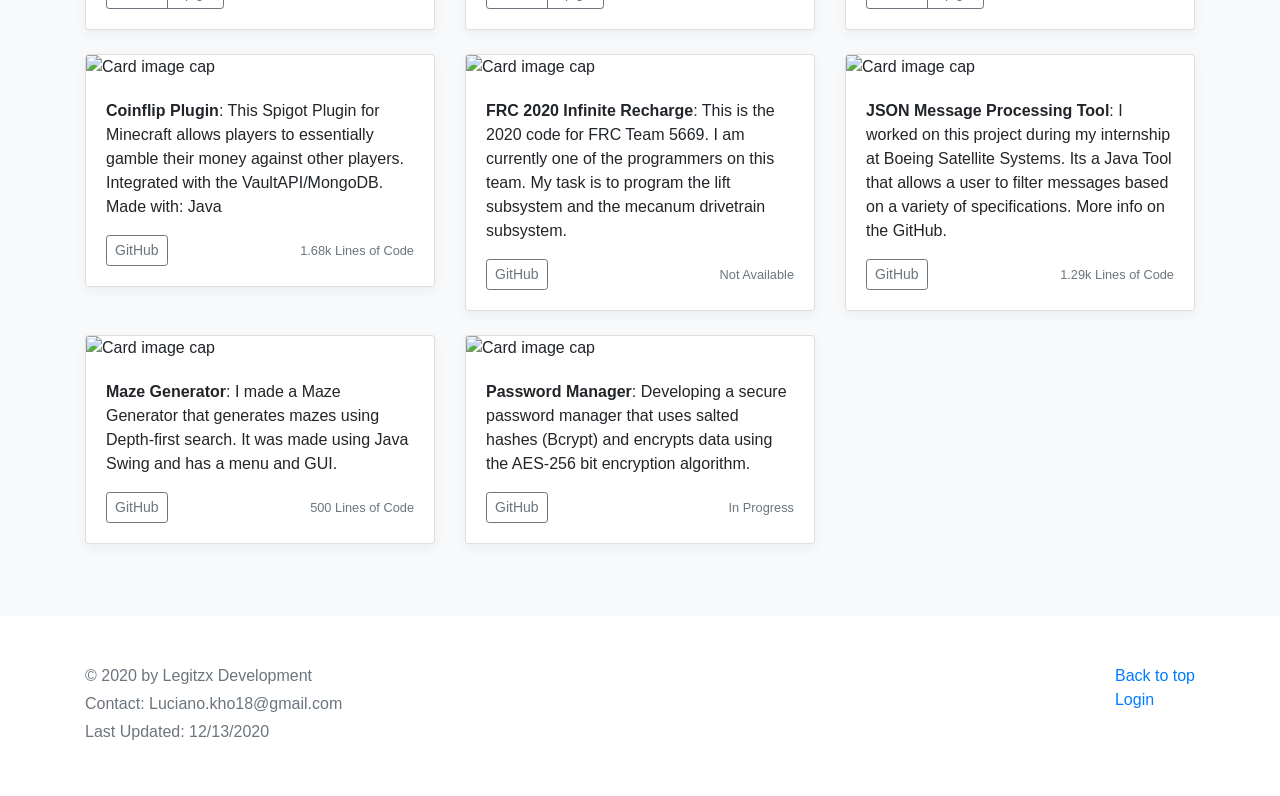
==== commit 2c56e43a: "Added Password Manager" ====
--- a/index.html
+++ b/index.html
@@ -300,6 +300,21 @@
                 </div>
               </div>
             </div>
+            
+            <div class="col-md-4">
+              <div class="card mb-4 box-shadow">
+                <img class="card-img-top" src="https://securityintelligence.com/wp-content/uploads/2019/01/si-data-encryption-feature_feature.png" alt="Card image cap">
+                <div class="card-body">
+                  <p class="card-text"><strong>Password Manager</strong>: Developing a secure password manager that uses salted hashes (Bcrypt) and encrypts data using the AES-256 bit encryption algorithm.</p>
+                  <div class="d-flex justify-content-between align-items-center">
+                    <div class="btn-group">
+                      <button type="button" class="btn btn-sm btn-outline-secondary" onclick="window.location='https://github.com/Legitzx/PasswordManager'">GitHub</button>
+                    </div>
+                    <small class="text-muted">In Progress</small>
+                  </div>
+                </div>
+              </div>
+            </div>
 
             <!--
             <div class="col-md-4">
@@ -333,7 +348,7 @@
         </p>
         <p> &copy; 2020 by Legitzx Development</p>
         <p>Contact: Luciano.kho18@gmail.com</p>
-        <p>Last Updated: 9/12/2020</p>
+        <p>Last Updated: 12/13/2020</p>
       </div>
     </footer>
 
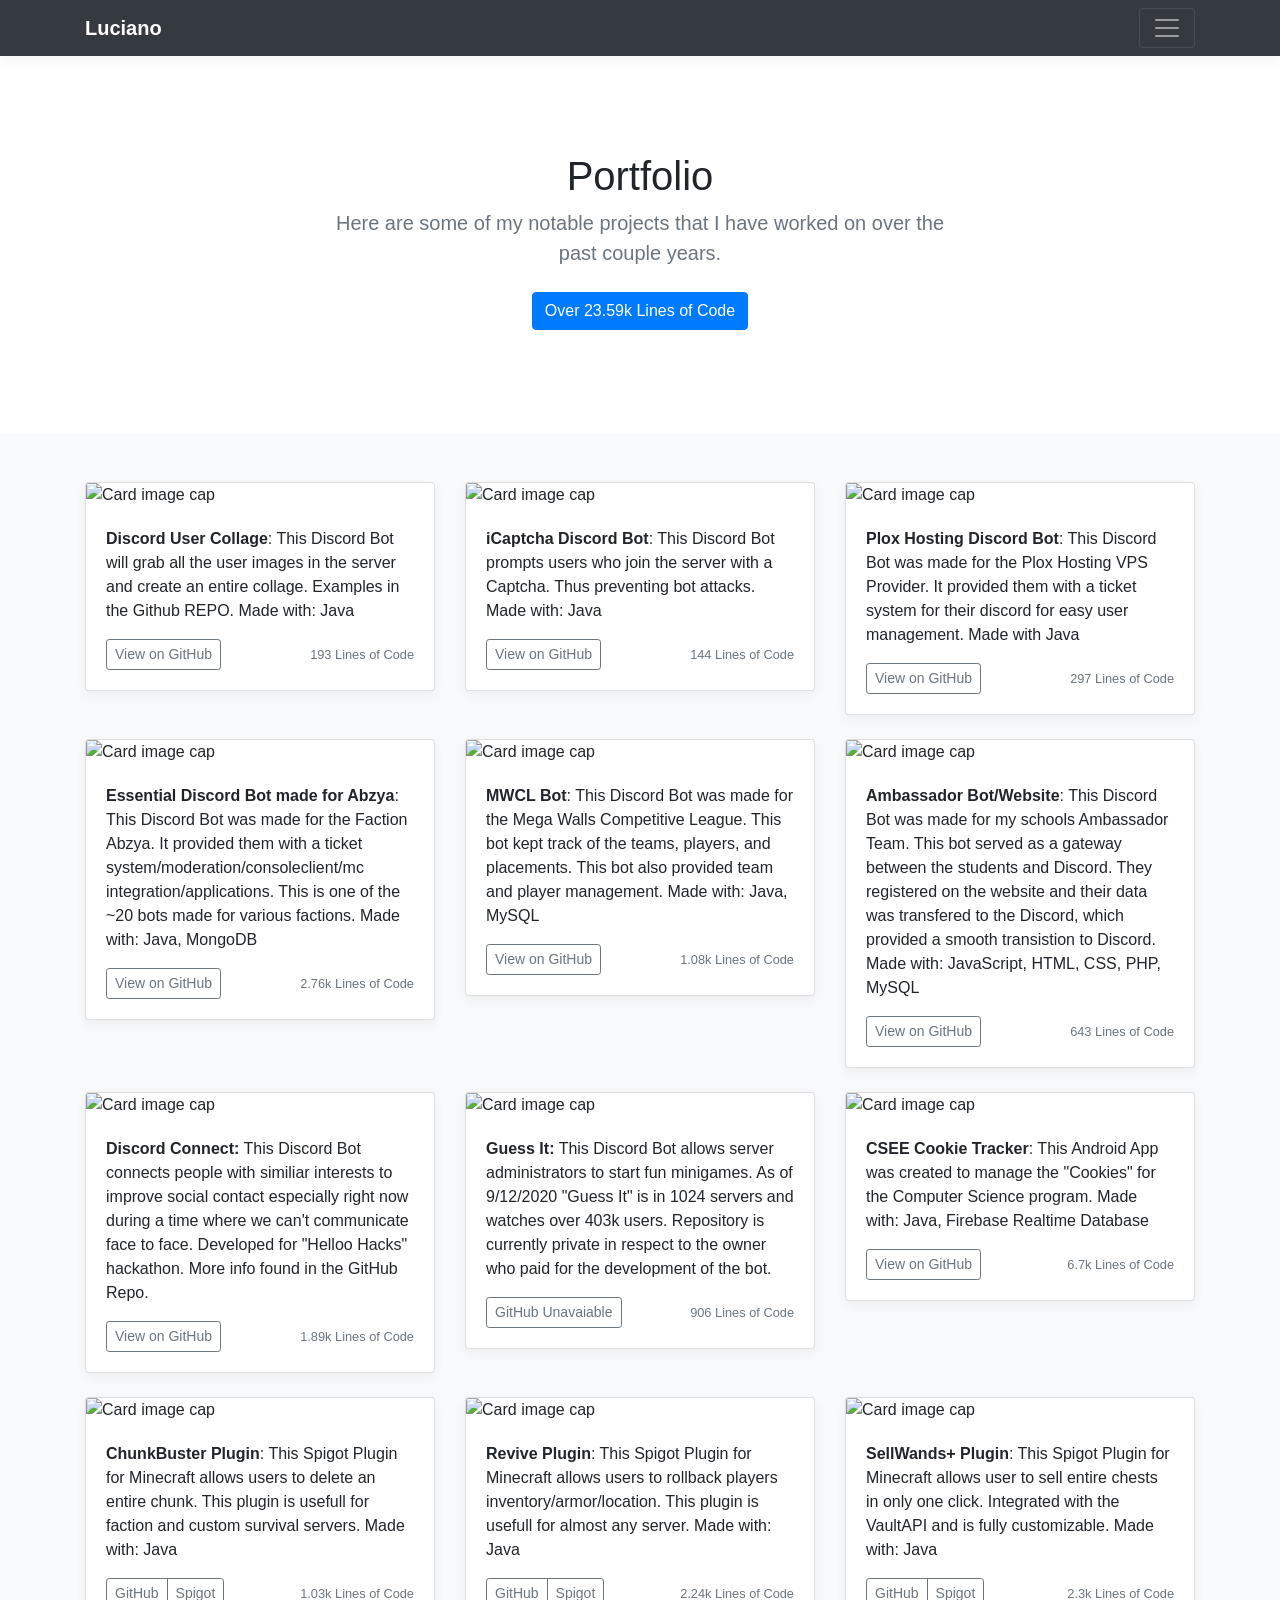
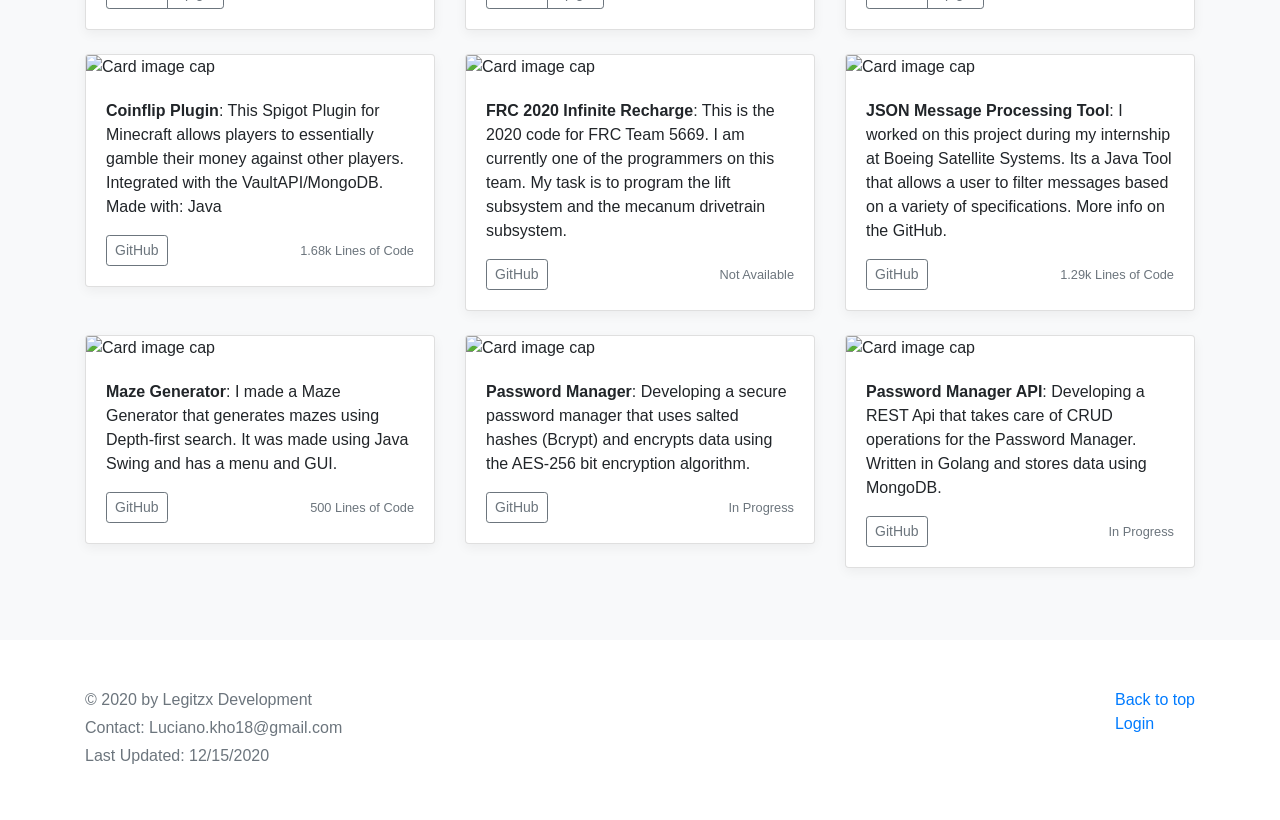
==== commit 477eea86: "Added Password Manager API" ====
--- a/index.html
+++ b/index.html
@@ -315,6 +315,21 @@
                 </div>
               </div>
             </div>
+            
+            <div class="col-md-4">
+              <div class="card mb-4 box-shadow">
+                <img class="card-img-top" src="https://securityintelligence.com/wp-content/uploads/2019/01/si-data-encryption-feature_feature.png" alt="Card image cap">
+                <div class="card-body">
+                  <p class="card-text"><strong>Password Manager API</strong>: Developing a REST Api that takes care of CRUD operations for the Password Manager. Written in Golang and stores data using MongoDB.</p>
+                  <div class="d-flex justify-content-between align-items-center">
+                    <div class="btn-group">
+                      <button type="button" class="btn btn-sm btn-outline-secondary" onclick="window.location='https://github.com/Legitzx/PasswordManager'">GitHub</button>
+                    </div>
+                    <small class="text-muted">In Progress</small>
+                  </div>
+                </div>
+              </div>
+            </div>
 
             <!--
             <div class="col-md-4">
@@ -348,7 +363,7 @@
         </p>
         <p> &copy; 2020 by Legitzx Development</p>
         <p>Contact: Luciano.kho18@gmail.com</p>
-        <p>Last Updated: 12/13/2020</p>
+        <p>Last Updated: 12/15/2020</p>
       </div>
     </footer>
 
